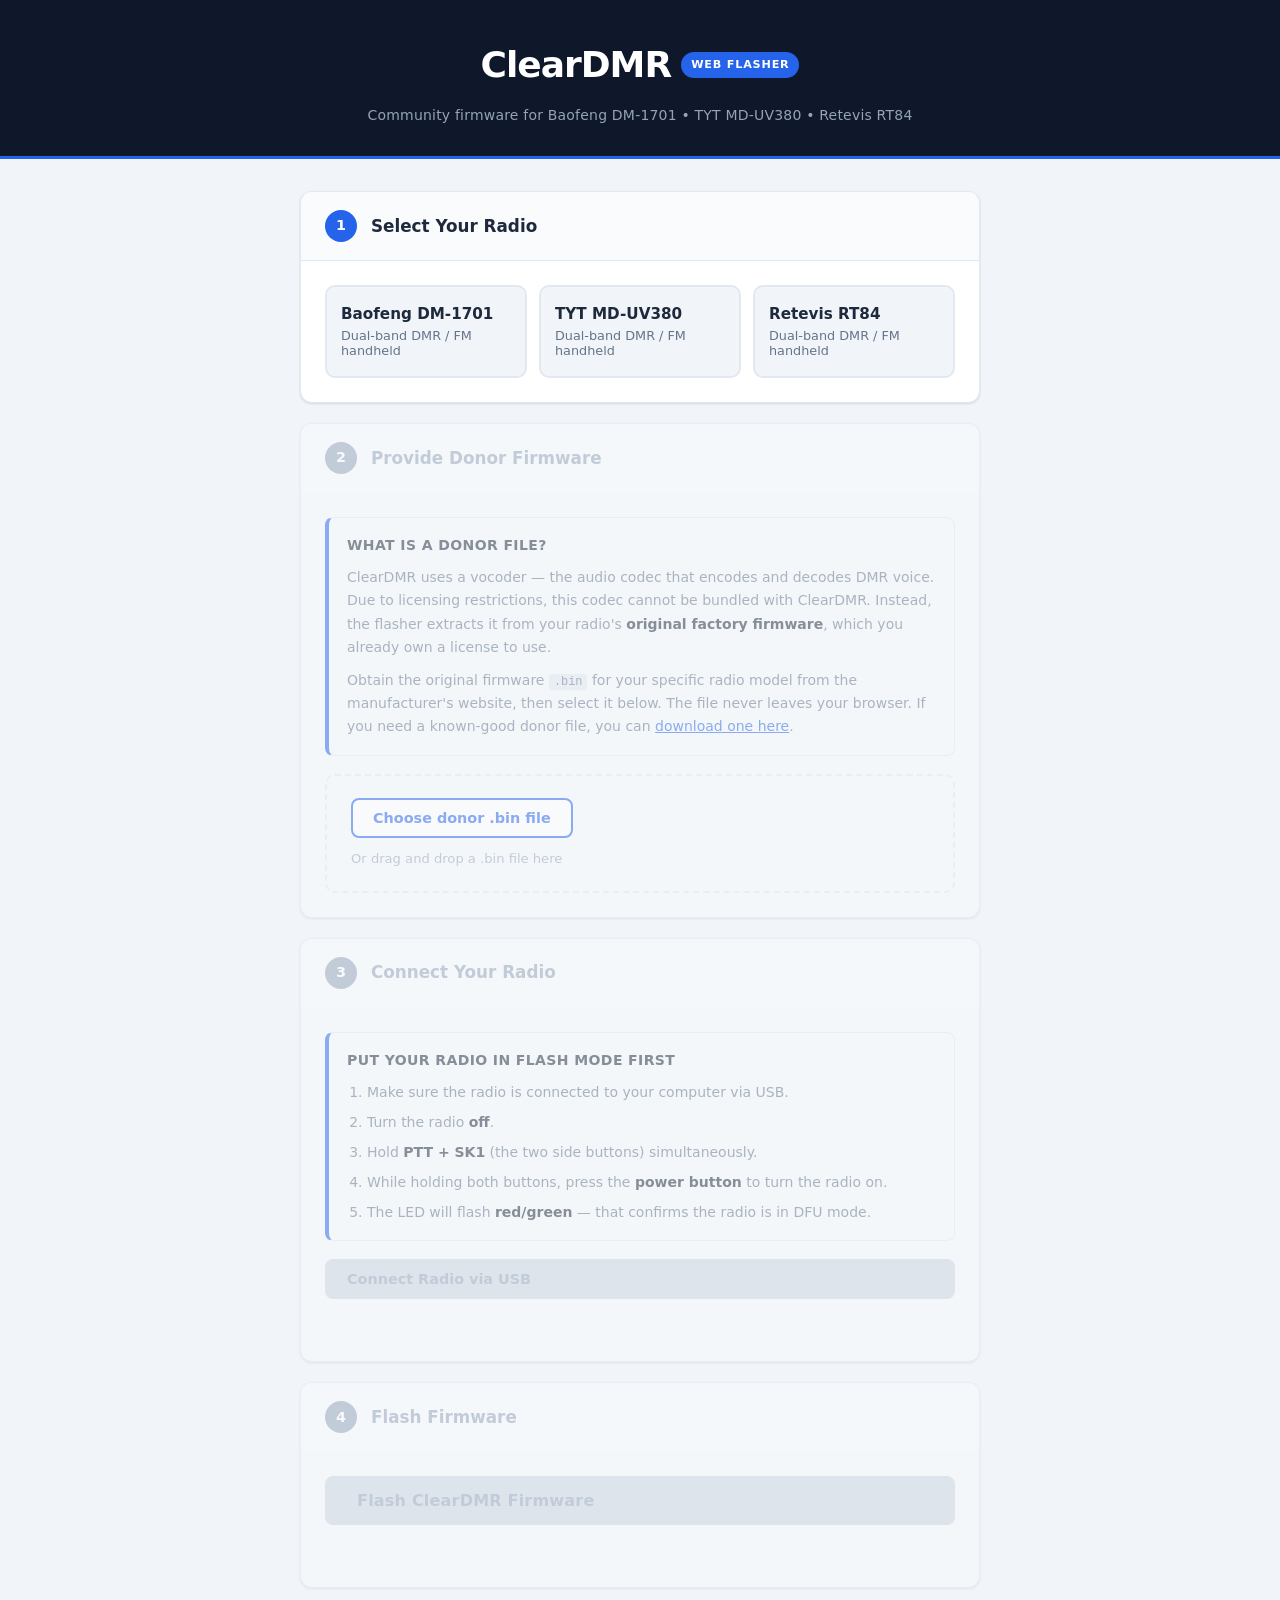
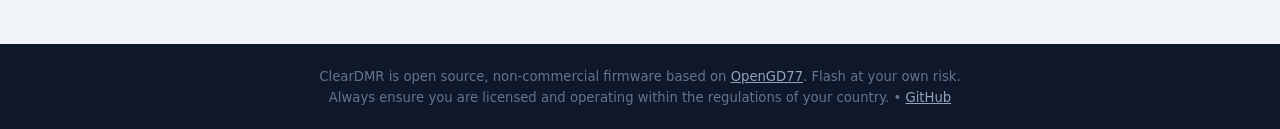
==== docs/index.html @ c11a5c5f "Add Windows Zadig/WinUSB driver notice to flasher Shows an amber notice card between steps 2 and 3 o" ====
<!DOCTYPE html>
<html lang="en">
<head>
  <meta charset="UTF-8">
  <meta name="viewport" content="width=device-width, initial-scale=1.0">
  <title>ClearDMR Web Flasher</title>
  <link rel="stylesheet" href="style.css">
</head>
<body>

  <div id="browser-banner" class="browser-banner hidden">
    <strong>Unsupported browser.</strong> WebUSB requires Chrome 89+ or Microsoft Edge 89+.
    <a href="https://www.google.com/chrome/" target="_blank" rel="noopener">Download Chrome</a>
    &mdash; Safari and Firefox do not support WebUSB.
  </div>

  <header class="site-header">
    <div class="container">
      <div class="brand">
        <span class="brand-name">ClearDMR</span>
        <span class="brand-badge">Web Flasher</span>
      </div>
      <p class="brand-tagline">
        Community firmware for Baofeng DM-1701 &bull; TYT MD-UV380 &bull; Retevis RT84
      </p>
    </div>
  </header>

  <main class="container">

    <!-- Step 1: Radio model -->
    <div class="step-card" id="card-model">
      <div class="step-header">
        <span class="step-number" id="step-num-1">1</span>
        <h2>Select Your Radio</h2>
      </div>
      <div class="step-body">
        <div class="radio-grid">
          <button class="radio-btn" data-model="DM1701" type="button">
            <strong>Baofeng DM-1701</strong>
            <span>Dual-band DMR / FM handheld</span>
          </button>
          <button class="radio-btn" data-model="MDUV380" type="button">
            <strong>TYT MD-UV380</strong>
            <span>Dual-band DMR / FM handheld</span>
          </button>
          <button class="radio-btn" data-model="RT84" type="button">
            <strong>Retevis RT84</strong>
            <span>Dual-band DMR / FM handheld</span>
          </button>
        </div>
      </div>
    </div>

    <!-- Step 2: Donor file -->
    <div class="step-card locked" id="card-donor">
      <div class="step-header">
        <span class="step-number" id="step-num-2">2</span>
        <h2>Provide Donor Firmware</h2>
      </div>
      <div class="step-body">
        <div class="info-box">
          <h3>What is a donor file?</h3>
          <p>
            ClearDMR uses a vocoder &mdash; the audio codec that encodes and decodes DMR voice.
            Due to licensing restrictions, this codec cannot be bundled with ClearDMR.
            Instead, the flasher extracts it from your radio's <strong>original factory firmware</strong>,
            which you already own a license to use.
          </p>
          <p>
            Obtain the original firmware <code>.bin</code> for your specific radio model from the
            manufacturer's website, then select it below. The file never leaves your browser.
            If you need a known-good donor file, you can
            <a href="https://sa0bux.se/Ham/opengd77/MD9600-CSV(2571V5)-V26.45.bin" target="_blank" rel="noopener">download one here</a>.
          </p>
        </div>
        <div class="file-picker-area" id="donor-drop-area">
          <input type="file" id="donor-file-input" accept=".bin" hidden>
          <button class="btn btn-outline" id="donor-pick-btn" type="button">
            Choose donor .bin file
          </button>
          <p class="hint">Or drag and drop a .bin file here</p>
          <p id="donor-file-name" class="file-selected hidden"></p>
        </div>
      </div>
    </div>

    <!-- Windows driver notice (injected before step 3 on Windows only) -->
    <div class="notice-card hidden" id="card-windows-driver">
      <div class="notice-header">
        <span class="notice-icon">&#9881;</span>
        <h2>Windows: One-Time Driver Setup</h2>
      </div>
      <div class="notice-body">
        <p>
          Windows ships with a default STM32 DFU driver that blocks WebUSB access.
          You need to swap it for <strong>WinUSB</strong> using a free tool called
          <a href="https://zadig.akeo.ie" target="_blank" rel="noopener">Zadig</a>.
          This is a one-time step &mdash; future flashes will work without repeating it.
        </p>
        <ol>
          <li>Put your radio into DFU mode using the instructions in Step 3 below, then come back here.</li>
          <li>Download and run <a href="https://zadig.akeo.ie" target="_blank" rel="noopener">Zadig</a>.</li>
          <li>In Zadig, click <strong>Options &rarr; List All Devices</strong>.</li>
          <li>Select <strong>STM32 BOOTLOADER</strong> from the device dropdown.</li>
          <li>Make sure the driver on the right side is set to <strong>WinUSB</strong>, then click <strong>Replace Driver</strong>.</li>
          <li>Once the driver installs, return here and click Connect in Step 3.</li>
        </ol>
      </div>
    </div>

    <!-- Step 3: Connect radio -->
    <div class="step-card locked" id="card-connect">
      <div class="step-header">
        <span class="step-number" id="step-num-3">3</span>
        <h2>Connect Your Radio</h2>
      </div>
      <div class="step-body">
        <div class="info-box">
          <h3>Put your radio in flash mode first</h3>
          <ol>
            <li>Make sure the radio is connected to your computer via USB.</li>
            <li>Turn the radio <strong>off</strong>.</li>
            <li>Hold <strong>PTT + SK1</strong> (the two side buttons) simultaneously.</li>
            <li>While holding both buttons, press the <strong>power button</strong> to turn the radio on.</li>
            <li>The LED will flash <strong>red/green</strong> &mdash; that confirms the radio is in DFU mode.</li>
          </ol>
        </div>
        <button class="btn btn-primary" id="connect-btn" type="button" disabled>
          Connect Radio via USB
        </button>
        <p id="connect-status" class="status-text"></p>
      </div>
    </div>

    <!-- Step 4: Flash -->
    <div class="step-card locked" id="card-flash">
      <div class="step-header">
        <span class="step-number" id="step-num-4">4</span>
        <h2>Flash Firmware</h2>
      </div>
      <div class="step-body">
        <div id="flash-summary" class="summary-box hidden"></div>
        <button class="btn btn-primary btn-flash" id="flash-btn" type="button" disabled>
          Flash ClearDMR Firmware
        </button>
        <div class="progress-area hidden" id="progress-area">
          <div class="progress-bar-track">
            <div class="progress-bar-fill" id="progress-bar"></div>
          </div>
          <p id="progress-label" class="progress-label">0%</p>
        </div>
        <p id="flash-status" class="status-text"></p>
      </div>
    </div>

  </main>

  <footer class="site-footer">
    <div class="container">
      <p>
        ClearDMR is open source, non-commercial firmware based on
        <a href="https://www.opengd77.com" target="_blank" rel="noopener">OpenGD77</a>.
        Flash at your own risk. Always ensure you are licensed and operating within
        the regulations of your country.
        &bull;
        <a href="https://github.com/neosmith20/ClearDMR" target="_blank" rel="noopener">GitHub</a>
      </p>
    </div>
  </footer>

  <script src="flasher.js"></script>
</body>
</html>
---- docs/style.css ----
/* ─── Reset & base ────────────────────────────────────────────────────────── */
*, *::before, *::after { box-sizing: border-box; margin: 0; padding: 0; }

:root {
  --blue:        #2563eb;
  --blue-dark:   #1d4ed8;
  --blue-tint:   #eff6ff;
  --green:       #16a34a;
  --green-tint:  #f0fdf4;
  --green-border:#bbf7d0;
  --yellow-bg:   #fef3c7;
  --yellow-border:#fcd34d;
  --yellow-text: #92400e;
  --red:         #dc2626;
  --bg:          #f1f5f9;
  --surface:     #ffffff;
  --border:      #e2e8f0;
  --text:        #1e293b;
  --muted:       #64748b;
  --locked-bg:   #f8fafc;
  --locked-text: #94a3b8;
  --header-bg:   #0f172a;
  --radius:      12px;
  --shadow:      0 1px 3px rgba(0,0,0,.08), 0 1px 2px rgba(0,0,0,.05);
  --shadow-md:   0 4px 6px rgba(0,0,0,.07), 0 2px 4px rgba(0,0,0,.06);
}

body {
  font-family: system-ui, -apple-system, 'Segoe UI', Roboto, sans-serif;
  font-size: 16px;
  line-height: 1.6;
  color: var(--text);
  background: var(--bg);
  min-height: 100vh;
  display: flex;
  flex-direction: column;
}

a { color: var(--blue); }
a:hover { color: var(--blue-dark); }

.hidden { display: none !important; }

.container {
  max-width: 720px;
  margin: 0 auto;
  padding: 0 20px;
}

/* ─── Browser banner ──────────────────────────────────────────────────────── */
.browser-banner {
  background: var(--yellow-bg);
  border-bottom: 1px solid var(--yellow-border);
  color: var(--yellow-text);
  padding: 12px 20px;
  text-align: center;
  font-size: 0.875rem;
}
.browser-banner a { color: var(--yellow-text); font-weight: 600; text-decoration: underline; }

/* ─── Header ──────────────────────────────────────────────────────────────── */
.site-header {
  background: var(--header-bg);
  padding: 36px 0 30px;
  text-align: center;
  border-bottom: 3px solid var(--blue);
  flex-shrink: 0;
}

.brand {
  display: inline-flex;
  align-items: center;
  gap: 10px;
  margin-bottom: 10px;
}

.brand-name {
  font-size: 2.25rem;
  font-weight: 800;
  letter-spacing: -1px;
  color: #fff;
}

.brand-badge {
  background: var(--blue);
  color: #fff;
  font-size: 0.7rem;
  font-weight: 700;
  padding: 4px 10px;
  border-radius: 100px;
  text-transform: uppercase;
  letter-spacing: 0.8px;
  align-self: center;
}

.brand-tagline {
  font-size: 0.875rem;
  color: #94a3b8;
  letter-spacing: 0.2px;
}

/* ─── Main layout ─────────────────────────────────────────────────────────── */
main.container {
  padding-top: 32px;
  padding-bottom: 56px;
  display: flex;
  flex-direction: column;
  gap: 20px;
  flex: 1;
}

/* ─── Windows driver notice ───────────────────────────────────────────────── */
.notice-card {
  background: #fffbeb;
  border: 1px solid #fcd34d;
  border-left: 4px solid #d97706;
  border-radius: var(--radius);
  box-shadow: var(--shadow);
  overflow: hidden;
}

.notice-header {
  display: flex;
  align-items: center;
  gap: 12px;
  padding: 16px 24px;
  border-bottom: 1px solid #fde68a;
  background: #fef3c7;
}

.notice-icon {
  font-size: 1.2rem;
  color: #d97706;
  flex-shrink: 0;
}

.notice-header h2 {
  font-size: 1.05rem;
  font-weight: 600;
  color: #92400e;
}

.notice-body {
  padding: 20px 24px;
  display: flex;
  flex-direction: column;
  gap: 14px;
}

.notice-body p {
  font-size: 0.875rem;
  color: #78350f;
  line-height: 1.65;
}

.notice-body ol {
  padding-left: 20px;
  display: flex;
  flex-direction: column;
  gap: 7px;
  font-size: 0.875rem;
  color: #78350f;
  line-height: 1.65;
}

.notice-body strong { color: #92400e; font-weight: 600; }
.notice-body a { color: #92400e; font-weight: 600; }
.notice-body a:hover { color: #78350f; }

/* ─── Step cards ──────────────────────────────────────────────────────────── */
.step-card {
  background: var(--surface);
  border: 1px solid var(--border);
  border-radius: var(--radius);
  box-shadow: var(--shadow);
  overflow: hidden;
  transition: box-shadow 0.2s, opacity 0.3s;
}

.step-card:not(.locked):hover {
  box-shadow: var(--shadow-md);
}

.step-card.locked {
  background: var(--locked-bg);
  opacity: 0.5;
  pointer-events: none;
  user-select: none;
}

.step-header {
  display: flex;
  align-items: center;
  gap: 14px;
  padding: 18px 24px;
  border-bottom: 1px solid var(--border);
  background: #fafbfd;
}

.step-card.locked .step-header {
  border-bottom-color: transparent;
}

.step-number {
  display: flex;
  align-items: center;
  justify-content: center;
  width: 32px;
  height: 32px;
  background: var(--blue);
  color: #fff;
  border-radius: 50%;
  font-weight: 700;
  font-size: 0.9rem;
  flex-shrink: 0;
  transition: background 0.2s;
}

.step-card.locked .step-number {
  background: var(--locked-text);
}

.step-card.complete .step-number {
  background: var(--green);
}

.step-header h2 {
  font-size: 1.05rem;
  font-weight: 600;
  color: var(--text);
}

.step-card.locked .step-header h2 {
  color: var(--locked-text);
}

.step-body {
  padding: 24px;
  display: flex;
  flex-direction: column;
  gap: 18px;
}

/* ─── Radio model grid ────────────────────────────────────────────────────── */
.radio-grid {
  display: grid;
  grid-template-columns: repeat(3, 1fr);
  gap: 12px;
}

@media (max-width: 520px) {
  .radio-grid { grid-template-columns: 1fr; }
}

.radio-btn {
  display: flex;
  flex-direction: column;
  gap: 5px;
  padding: 18px 14px;
  background: var(--bg);
  border: 2px solid var(--border);
  border-radius: 10px;
  cursor: pointer;
  text-align: left;
  font-family: inherit;
  transition: border-color 0.15s, background 0.15s, box-shadow 0.15s;
}

.radio-btn strong {
  font-size: 0.95rem;
  color: var(--text);
  font-weight: 600;
}

.radio-btn span {
  font-size: 0.8rem;
  color: var(--muted);
}

.radio-btn:hover {
  border-color: var(--blue);
  background: var(--blue-tint);
}

.radio-btn.selected {
  border-color: var(--blue);
  background: var(--blue-tint);
  box-shadow: 0 0 0 3px rgba(37,99,235,.12);
}

.radio-btn.selected strong {
  color: var(--blue);
}

/* ─── Info box ────────────────────────────────────────────────────────────── */
.info-box {
  background: #f8fafc;
  border: 1px solid var(--border);
  border-left: 4px solid var(--blue);
  border-radius: 8px;
  padding: 16px 18px;
  display: flex;
  flex-direction: column;
  gap: 10px;
}

.info-box h3 {
  font-size: 0.875rem;
  font-weight: 700;
  color: var(--text);
  text-transform: uppercase;
  letter-spacing: 0.4px;
}

.info-box p, .info-box li {
  font-size: 0.875rem;
  color: var(--muted);
  line-height: 1.65;
}

.info-box ol {
  padding-left: 20px;
  display: flex;
  flex-direction: column;
  gap: 7px;
}

.info-box strong { color: var(--text); font-weight: 600; }

.info-box code {
  background: var(--border);
  padding: 1px 5px;
  border-radius: 4px;
  font-size: 0.85em;
  font-family: 'Menlo', 'Consolas', monospace;
}

/* ─── File picker ─────────────────────────────────────────────────────────── */
.file-picker-area {
  display: flex;
  flex-direction: column;
  align-items: flex-start;
  gap: 10px;
  border: 2px dashed var(--border);
  border-radius: 10px;
  padding: 22px 24px;
  transition: border-color 0.15s, background 0.15s;
}

.file-picker-area.drag-over {
  border-color: var(--blue);
  background: var(--blue-tint);
}

.hint {
  font-size: 0.82rem;
  color: var(--locked-text);
}

.file-selected {
  font-size: 0.875rem;
  font-weight: 600;
  color: var(--green);
}

.file-selected::before { content: '\2713\00a0'; }

/* ─── Summary box ─────────────────────────────────────────────────────────── */
.summary-box {
  background: var(--green-tint);
  border: 1px solid var(--green-border);
  border-radius: 8px;
  padding: 14px 18px;
  font-size: 0.875rem;
  color: #166534;
  line-height: 2;
}

/* ─── Buttons ─────────────────────────────────────────────────────────────── */
.btn {
  display: inline-flex;
  align-items: center;
  gap: 8px;
  padding: 10px 20px;
  border-radius: 8px;
  font-size: 0.9rem;
  font-weight: 600;
  font-family: inherit;
  cursor: pointer;
  transition: background 0.15s, border-color 0.15s, transform 0.1s, box-shadow 0.15s;
  border: 2px solid transparent;
  text-decoration: none;
  white-space: nowrap;
}

.btn:active:not(:disabled) { transform: scale(0.98); }

.btn-primary {
  background: var(--blue);
  color: #fff;
  border-color: var(--blue);
}

.btn-primary:hover:not(:disabled) {
  background: var(--blue-dark);
  border-color: var(--blue-dark);
  box-shadow: 0 2px 8px rgba(37,99,235,.3);
}

.btn-primary:disabled {
  background: #cbd5e1;
  border-color: #cbd5e1;
  color: #94a3b8;
  cursor: not-allowed;
}

.btn-outline {
  background: #fff;
  color: var(--blue);
  border-color: var(--blue);
}

.btn-outline:hover { background: var(--blue-tint); }

.btn-flash {
  padding: 13px 30px;
  font-size: 1rem;
  letter-spacing: 0.2px;
}

/* ─── Progress ────────────────────────────────────────────────────────────── */
.progress-area {
  display: flex;
  flex-direction: column;
  gap: 8px;
}

.progress-bar-track {
  height: 10px;
  background: var(--border);
  border-radius: 100px;
  overflow: hidden;
}

.progress-bar-fill {
  height: 100%;
  width: 0%;
  background: linear-gradient(90deg, var(--blue), #60a5fa);
  border-radius: 100px;
  transition: width 0.35s ease;
}

.progress-label {
  font-size: 0.82rem;
  font-weight: 700;
  color: var(--muted);
  letter-spacing: 0.3px;
}

/* ─── Status text ─────────────────────────────────────────────────────────── */
.status-text {
  font-size: 0.875rem;
  color: var(--muted);
  min-height: 1.4em;
}

.status-text.success { color: var(--green); font-weight: 600; }
.status-text.error   { color: var(--red);   font-weight: 600; }

/* ─── Footer ──────────────────────────────────────────────────────────────── */
.site-footer {
  background: var(--header-bg);
  color: #64748b;
  text-align: center;
  padding: 22px 20px;
  font-size: 0.825rem;
  flex-shrink: 0;
}

.site-footer a { color: #94a3b8; }
.site-footer a:hover { color: #e2e8f0; }
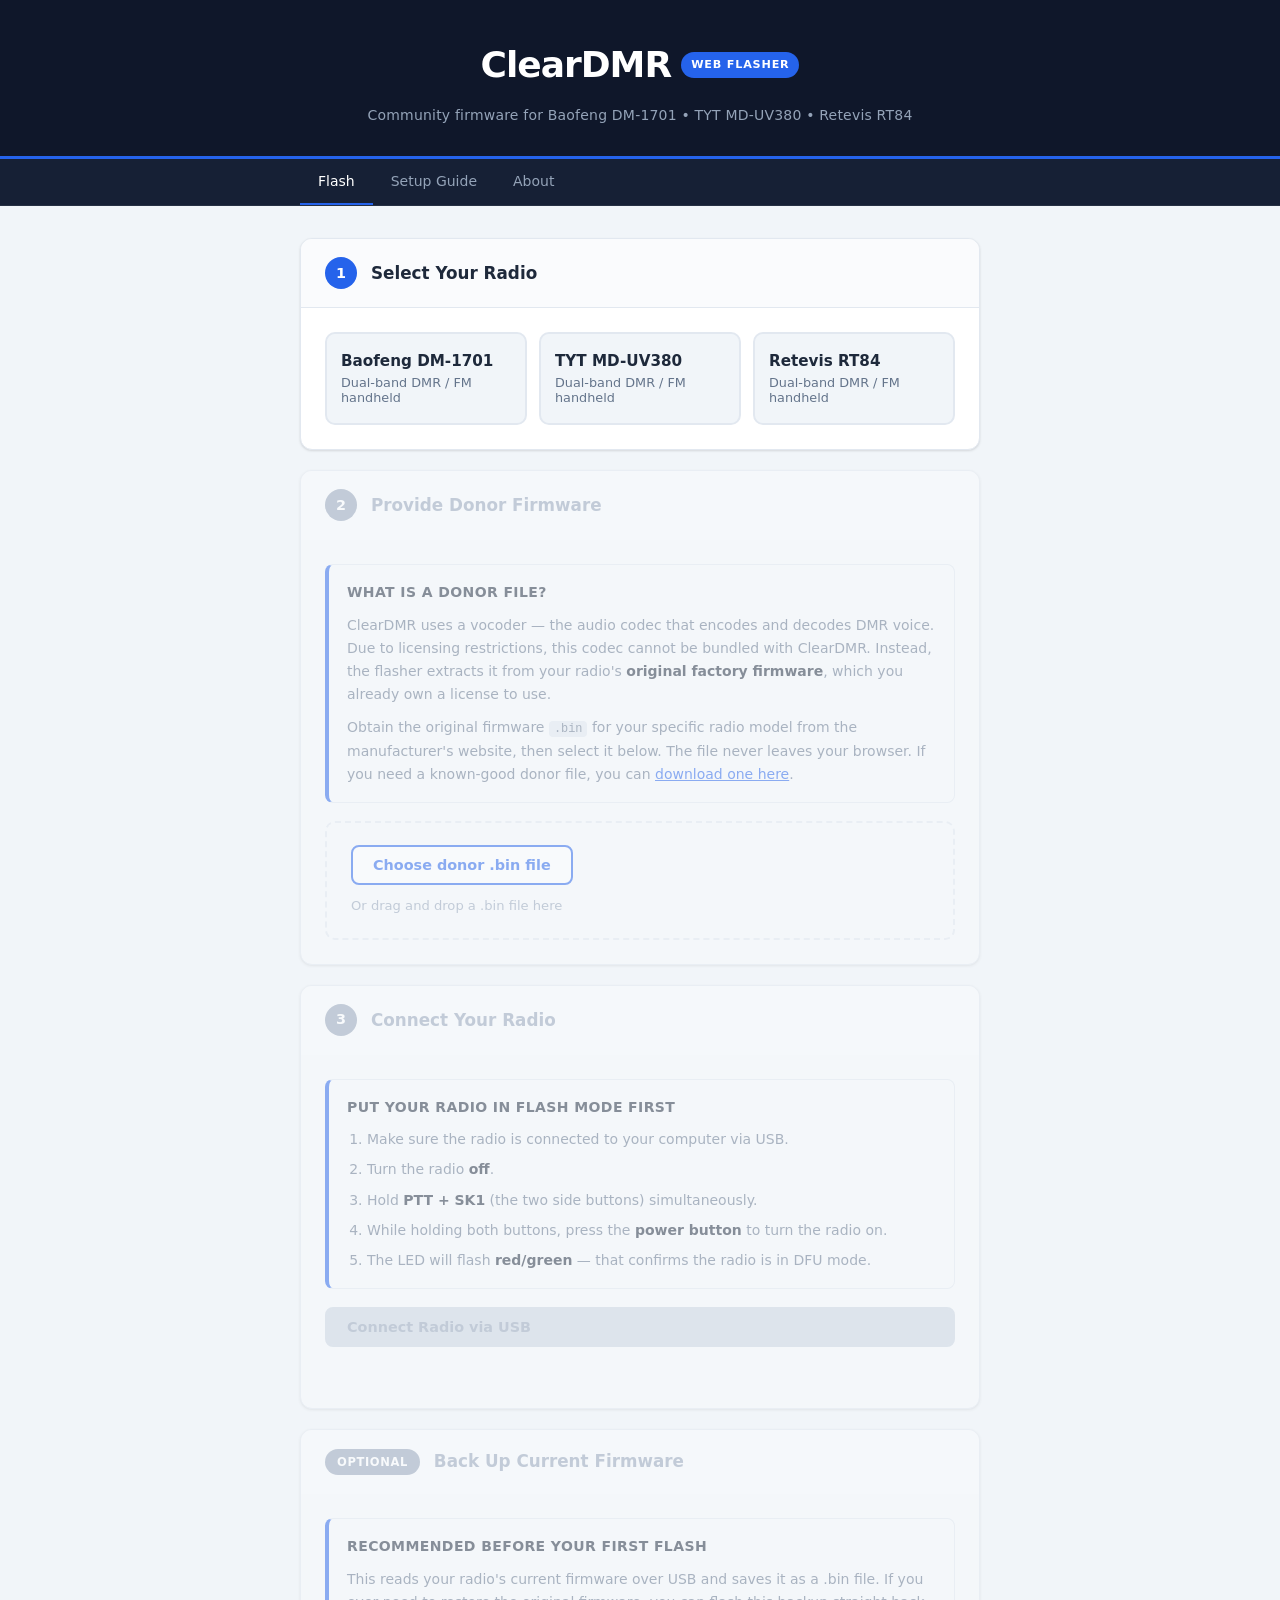
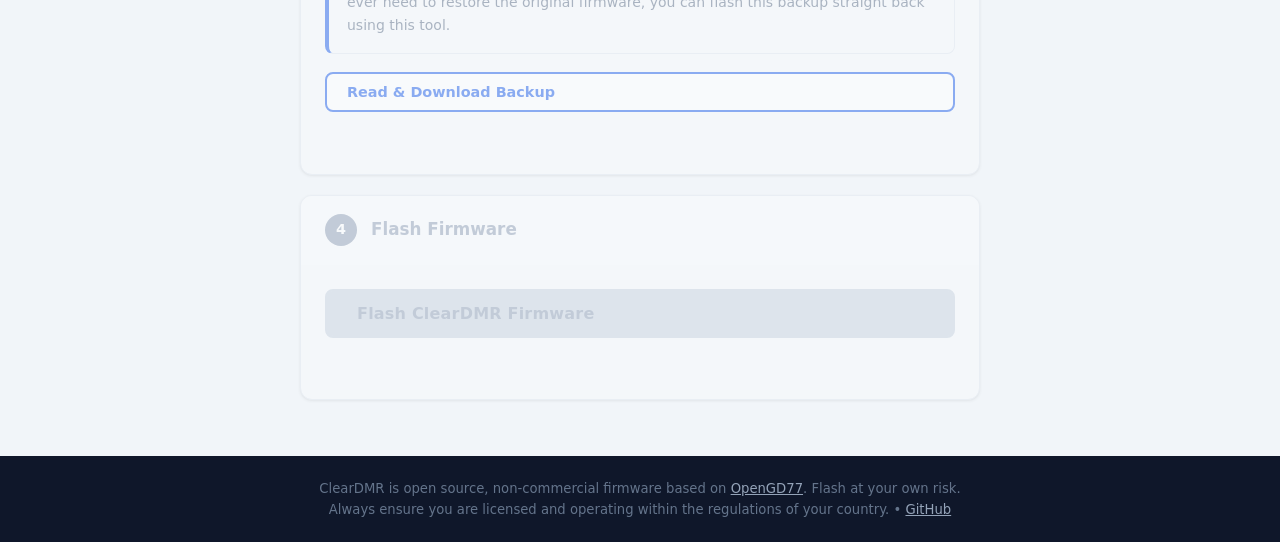
==== commit 5fcd581e: "Add backup step, site nav, setup guide, and about page Backup (docs/index.html + flasher.js): - New " ====
--- a/docs/index.html
+++ b/docs/index.html
@@ -25,6 +25,16 @@
       </p>
     </div>
   </header>
+
+  <nav class="site-nav">
+    <div class="container">
+      <ul class="nav-links">
+        <li><a href="index.html" class="nav-link active">Flash</a></li>
+        <li><a href="setup.html" class="nav-link">Setup Guide</a></li>
+        <li><a href="about.html" class="nav-link">About</a></li>
+      </ul>
+    </div>
+  </nav>
 
   <main class="container">
 
@@ -102,8 +112,8 @@
           <li>Put your radio into DFU mode using the instructions in Step 3 below, then come back here.</li>
           <li>Download and run <a href="https://zadig.akeo.ie" target="_blank" rel="noopener">Zadig</a>.</li>
           <li>In Zadig, click <strong>Options &rarr; List All Devices</strong>.</li>
-          <li>Select <strong>STM32 BOOTLOADER</strong> from the device dropdown.</li>
-          <li>Make sure the driver on the right side is set to <strong>WinUSB</strong>, then click <strong>Replace Driver</strong>.</li>
+          <li>Select <strong>Digital Radio in USB mode</strong> from the device dropdown.</li>
+          <li>Use the up/down arrows to select <strong>WinUSB (v6.1.7600.16385)</strong>, then click <strong>Replace Driver</strong>.</li>
           <li>Once the driver installs, return here and click Connect in Step 3.</li>
         </ol>
       </div>
@@ -130,6 +140,34 @@
           Connect Radio via USB
         </button>
         <p id="connect-status" class="status-text"></p>
+      </div>
+    </div>
+
+    <!-- Backup — optional, unlocked after connect -->
+    <div class="step-card locked" id="card-backup">
+      <div class="step-header">
+        <span class="opt-badge" id="backup-badge">Optional</span>
+        <h2>Back Up Current Firmware</h2>
+      </div>
+      <div class="step-body">
+        <div class="info-box">
+          <h3>Recommended before your first flash</h3>
+          <p>
+            This reads your radio's current firmware over USB and saves it as a .bin file.
+            If you ever need to restore the original firmware, you can flash this backup
+            straight back using this tool.
+          </p>
+        </div>
+        <button class="btn btn-outline" id="backup-btn" type="button" disabled>
+          Read &amp; Download Backup
+        </button>
+        <div class="progress-area hidden" id="backup-progress-area">
+          <div class="progress-bar-track">
+            <div class="progress-bar-fill" id="backup-progress-bar"></div>
+          </div>
+          <p id="backup-progress-label" class="progress-label">0%</p>
+        </div>
+        <p id="backup-status" class="status-text"></p>
       </div>
     </div>
 
--- a/docs/style.css
+++ b/docs/style.css
@@ -479,3 +479,179 @@
 
 .site-footer a { color: #94a3b8; }
 .site-footer a:hover { color: #e2e8f0; }
+
+/* ─── Site navigation ─────────────────────────────────────────────────────── */
+.site-nav {
+  background: #162035;
+  border-bottom: 1px solid rgba(255,255,255,.07);
+  flex-shrink: 0;
+}
+
+.nav-links {
+  display: flex;
+  list-style: none;
+}
+
+.nav-link {
+  display: block;
+  padding: 11px 18px;
+  color: #94a3b8;
+  text-decoration: none;
+  font-size: 0.875rem;
+  font-weight: 500;
+  border-bottom: 2px solid transparent;
+  transition: color 0.15s, border-color 0.15s, background 0.15s;
+}
+
+.nav-link:hover {
+  color: #e2e8f0;
+  background: rgba(255,255,255,.05);
+  border-bottom-color: #475569;
+}
+
+.nav-link.active {
+  color: #fff;
+  border-bottom-color: var(--blue);
+}
+
+/* ─── Optional-step badge ─────────────────────────────────────────────────── */
+.opt-badge {
+  display: flex;
+  align-items: center;
+  justify-content: center;
+  padding: 4px 12px;
+  background: #0891b2;
+  color: #fff;
+  border-radius: 100px;
+  font-size: 0.72rem;
+  font-weight: 700;
+  text-transform: uppercase;
+  letter-spacing: 0.6px;
+  flex-shrink: 0;
+  transition: background 0.2s;
+}
+
+#card-backup.complete .opt-badge { background: var(--green); }
+#card-backup.locked   .opt-badge { background: var(--locked-text); }
+
+/* ─── Setup guide & About pages ───────────────────────────────────────────── */
+.guide-main {
+  padding-top: 36px;
+  padding-bottom: 64px;
+  display: flex;
+  flex-direction: column;
+  gap: 16px;
+  flex: 1;
+}
+
+.guide-intro {
+  margin-bottom: 4px;
+}
+
+.guide-intro h1 {
+  font-size: 1.55rem;
+  font-weight: 700;
+  color: var(--text);
+  margin-bottom: 6px;
+}
+
+.guide-intro p {
+  font-size: 0.925rem;
+  color: var(--muted);
+}
+
+/* Guide cards reuse step-card structure; override header bg for variety */
+.guide-card { }
+
+.guide-card .step-header { background: #fafbfd; }
+
+.guide-card .step-body p {
+  font-size: 0.875rem;
+  color: var(--muted);
+  line-height: 1.7;
+}
+
+.guide-card .step-body h3 {
+  font-size: 0.8rem;
+  font-weight: 700;
+  text-transform: uppercase;
+  letter-spacing: 0.4px;
+  color: var(--text);
+}
+
+.guide-card .step-body ol,
+.guide-card .step-body ul {
+  padding-left: 20px;
+  display: flex;
+  flex-direction: column;
+  gap: 6px;
+  font-size: 0.875rem;
+  color: var(--muted);
+  line-height: 1.65;
+}
+
+.guide-card .step-body li strong { color: var(--text); }
+
+.guide-card .step-body code {
+  background: var(--border);
+  padding: 1px 5px;
+  border-radius: 4px;
+  font-size: 0.85em;
+  font-family: 'Menlo', 'Consolas', monospace;
+}
+
+.guide-tip {
+  background: var(--blue-tint);
+  border: 1px solid #bfdbfe;
+  border-left: 4px solid var(--blue);
+  border-radius: 8px;
+  padding: 12px 16px;
+  font-size: 0.85rem;
+  color: #1e40af;
+  line-height: 1.6;
+}
+
+/* About page */
+.about-main {
+  padding-top: 36px;
+  padding-bottom: 64px;
+  display: flex;
+  flex-direction: column;
+  gap: 16px;
+  flex: 1;
+}
+
+.about-section {
+  background: var(--surface);
+  border: 1px solid var(--border);
+  border-radius: var(--radius);
+  box-shadow: var(--shadow);
+  padding: 28px 32px;
+  display: flex;
+  flex-direction: column;
+  gap: 14px;
+}
+
+.about-section h2 {
+  font-size: 1.05rem;
+  font-weight: 700;
+  color: var(--text);
+}
+
+.about-section p {
+  font-size: 0.875rem;
+  color: var(--muted);
+  line-height: 1.75;
+}
+
+.about-section ul {
+  padding-left: 20px;
+  display: flex;
+  flex-direction: column;
+  gap: 5px;
+  font-size: 0.875rem;
+  color: var(--muted);
+  line-height: 1.65;
+}
+
+.about-section strong { color: var(--text); font-weight: 600; }
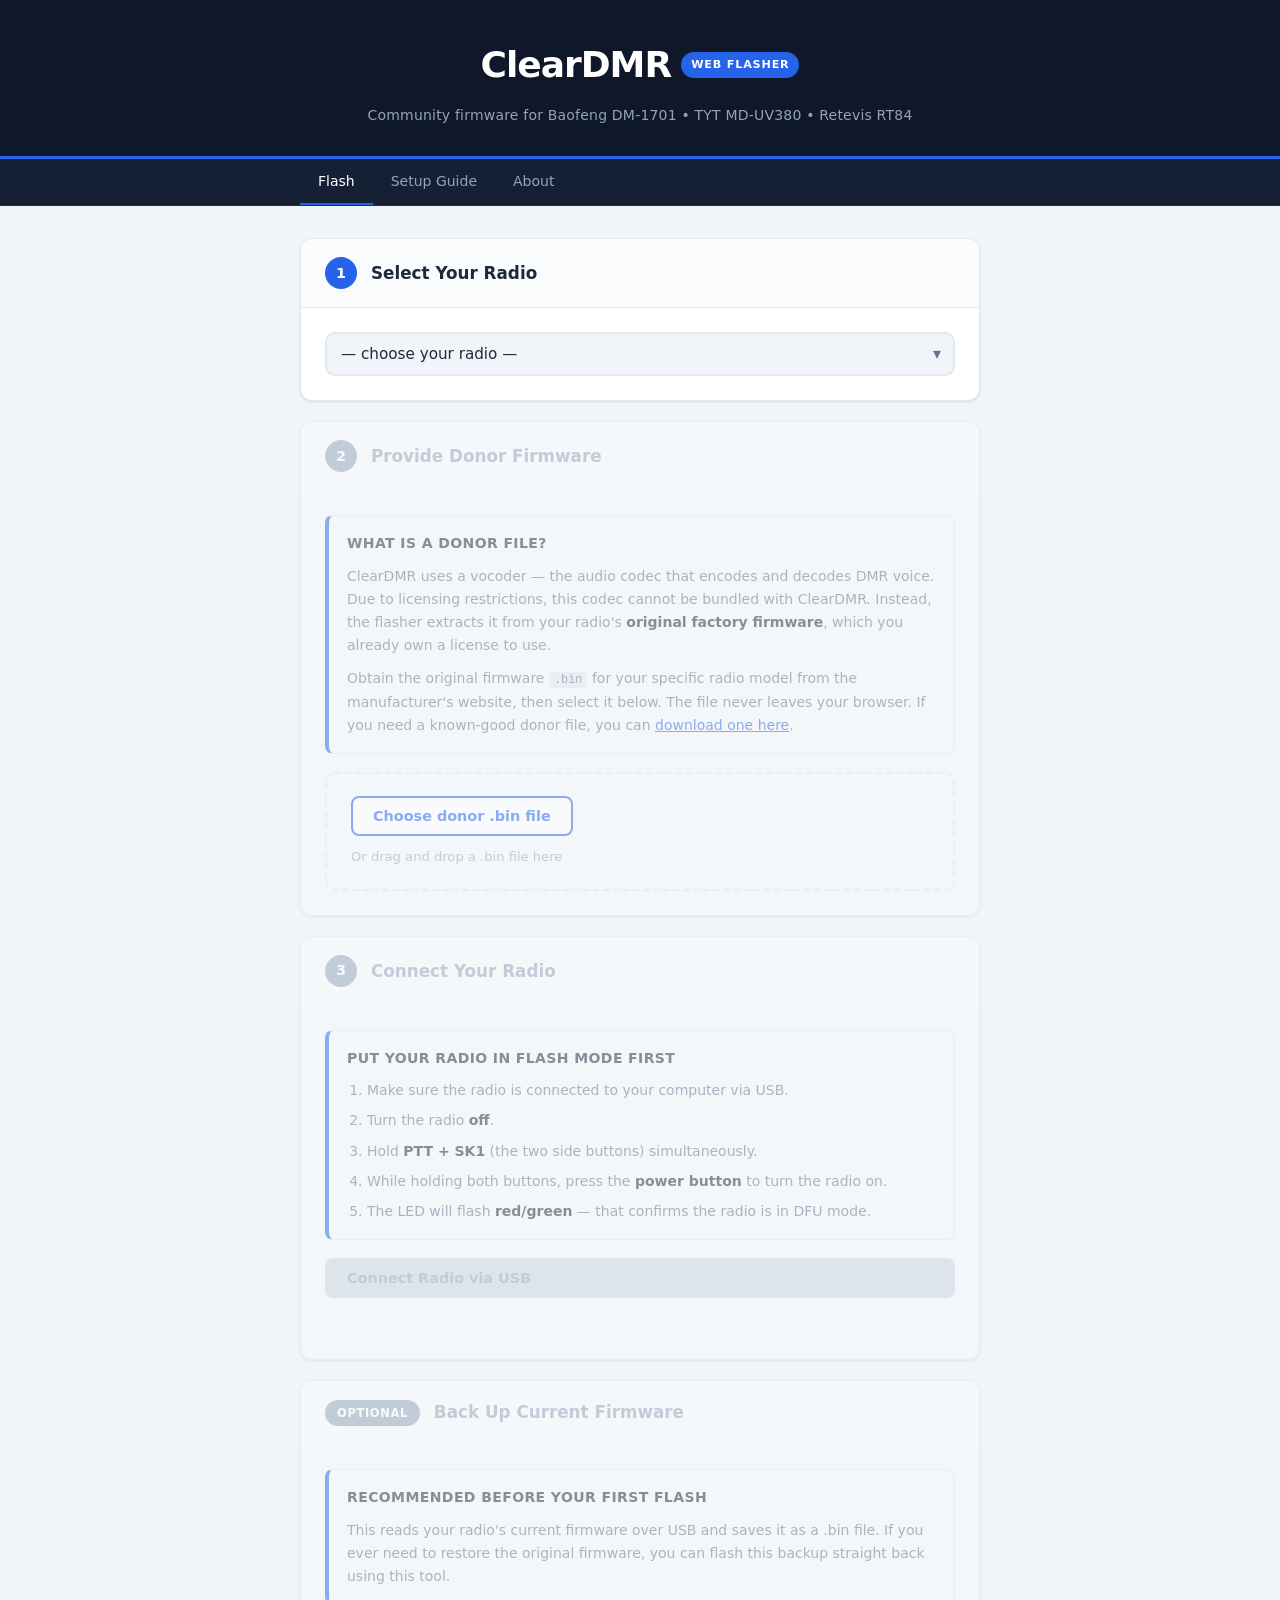
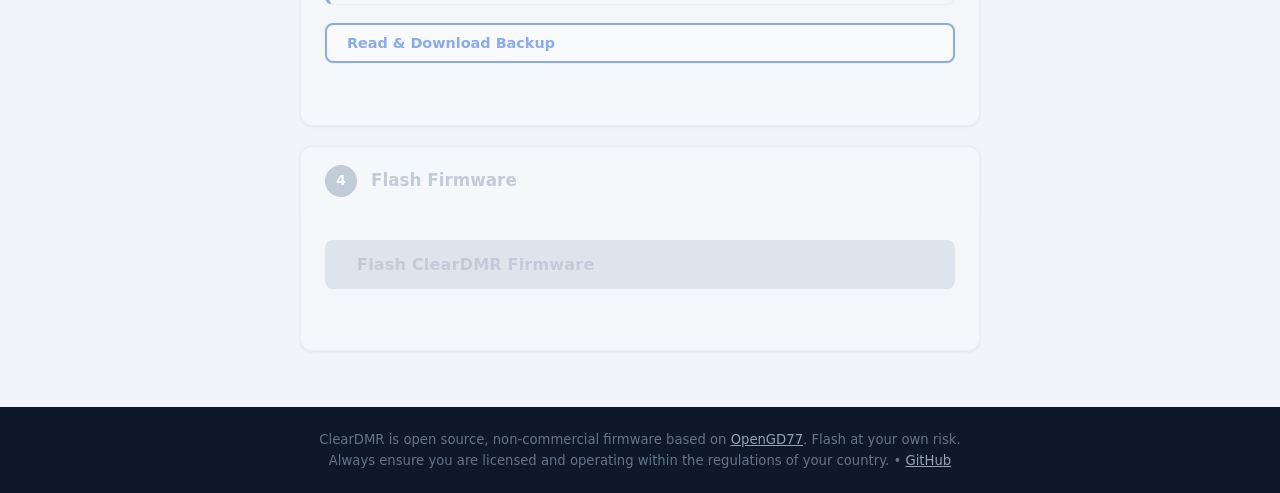
==== commit 1a6a9bcd: "Replace radio card grid with dropdown; make logo a home link Radio selector: - Swap three-button rad" ====
--- a/docs/index.html
+++ b/docs/index.html
@@ -17,7 +17,7 @@
   <header class="site-header">
     <div class="container">
       <div class="brand">
-        <span class="brand-name">ClearDMR</span>
+        <a href="index.html" class="brand-link"><span class="brand-name">ClearDMR</span></a>
         <span class="brand-badge">Web Flasher</span>
       </div>
       <p class="brand-tagline">
@@ -45,19 +45,13 @@
         <h2>Select Your Radio</h2>
       </div>
       <div class="step-body">
-        <div class="radio-grid">
-          <button class="radio-btn" data-model="DM1701" type="button">
-            <strong>Baofeng DM-1701</strong>
-            <span>Dual-band DMR / FM handheld</span>
-          </button>
-          <button class="radio-btn" data-model="MDUV380" type="button">
-            <strong>TYT MD-UV380</strong>
-            <span>Dual-band DMR / FM handheld</span>
-          </button>
-          <button class="radio-btn" data-model="RT84" type="button">
-            <strong>Retevis RT84</strong>
-            <span>Dual-band DMR / FM handheld</span>
-          </button>
+        <div class="select-wrap">
+          <select id="model-select" class="radio-select">
+            <option value="">— choose your radio —</option>
+            <option value="DM1701">Baofeng DM-1701</option>
+            <option value="MDUV380">TYT MD-UV380</option>
+            <option value="RT84">Retevis RT84</option>
+          </select>
         </div>
       </div>
     </div>
--- a/docs/style.css
+++ b/docs/style.css
@@ -480,6 +480,59 @@
 .site-footer a { color: #94a3b8; }
 .site-footer a:hover { color: #e2e8f0; }
 
+/* ─── Brand link ──────────────────────────────────────────────────────────── */
+.brand-link {
+  text-decoration: none;
+  color: inherit;
+  transition: opacity 0.15s;
+}
+.brand-link:hover { opacity: 0.8; }
+
+/* ─── Radio model dropdown ────────────────────────────────────────────────── */
+.select-wrap {
+  position: relative;
+  width: 100%;
+}
+
+.select-wrap::after {
+  content: '▾';
+  position: absolute;
+  right: 14px;
+  top: 50%;
+  transform: translateY(-50%);
+  pointer-events: none;
+  color: var(--muted);
+  font-size: 1rem;
+}
+
+.radio-select {
+  appearance: none;
+  -webkit-appearance: none;
+  width: 100%;
+  padding: 11px 40px 11px 14px;
+  background: var(--bg);
+  border: 2px solid var(--border);
+  border-radius: 10px;
+  font-family: inherit;
+  font-size: 0.95rem;
+  color: var(--text);
+  cursor: pointer;
+  transition: border-color 0.15s, box-shadow 0.15s;
+}
+
+.radio-select:focus {
+  outline: none;
+  border-color: var(--blue);
+  box-shadow: 0 0 0 3px rgba(37,99,235,.12);
+}
+
+.radio-select:disabled {
+  background: var(--locked-bg);
+  color: var(--locked-text);
+  cursor: not-allowed;
+  opacity: 0.7;
+}
+
 /* ─── Site navigation ─────────────────────────────────────────────────────── */
 .site-nav {
   background: #162035;
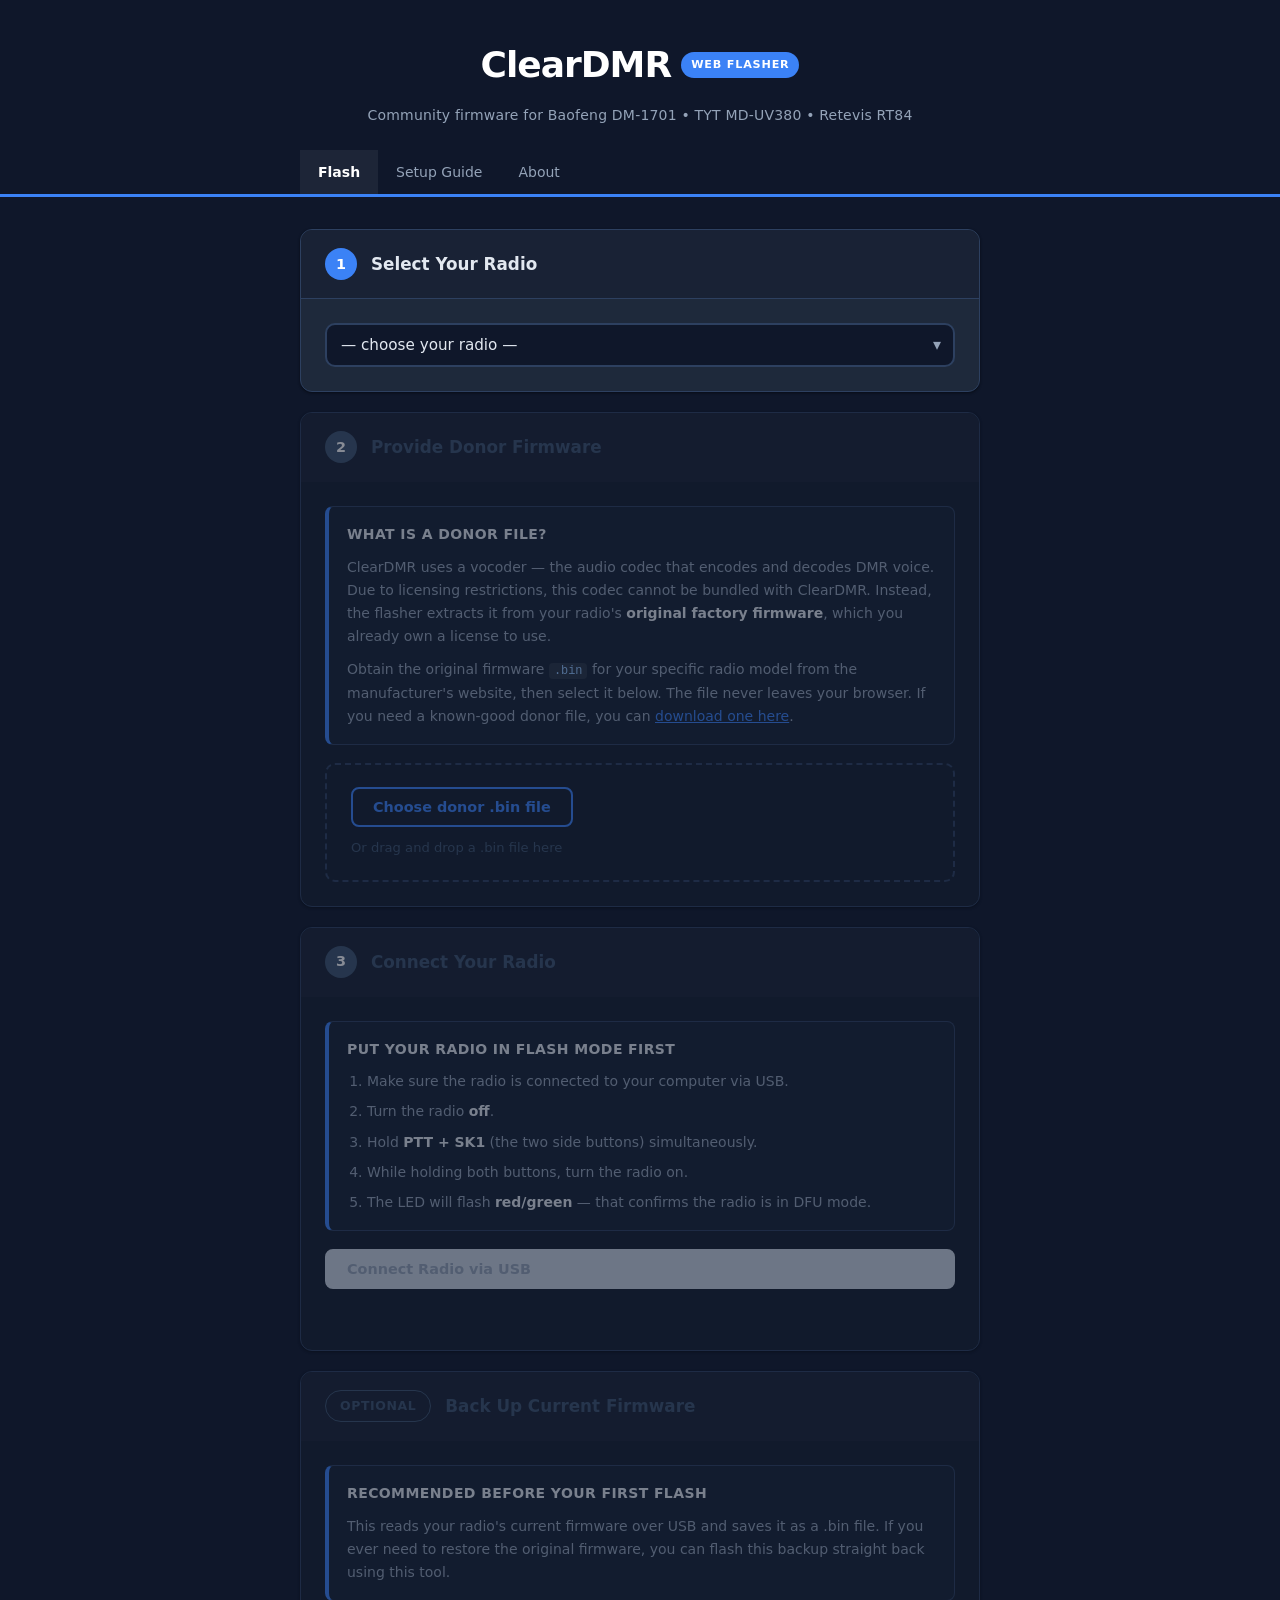
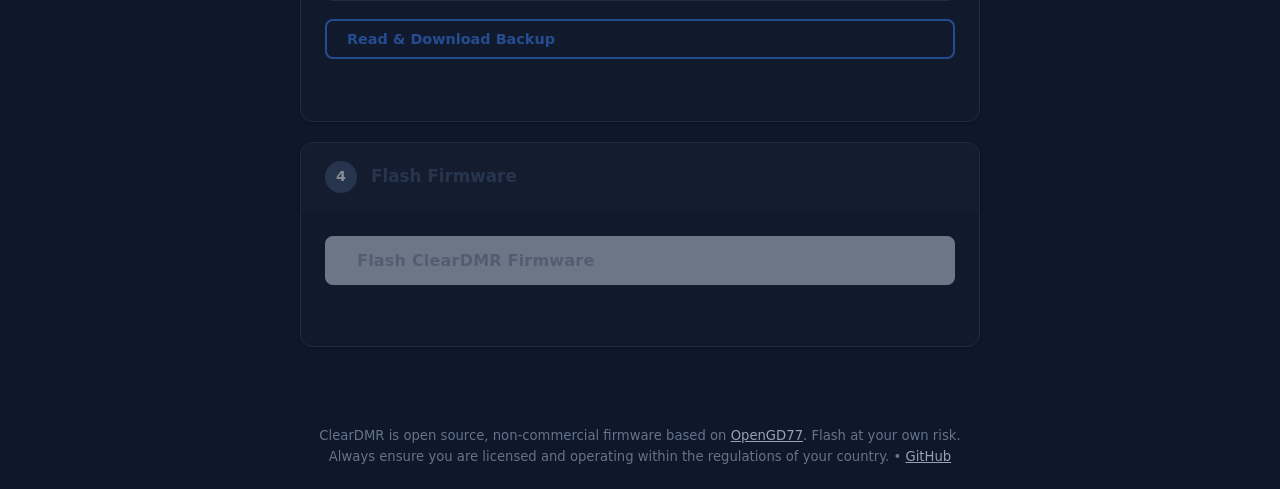
==== commit 40ac7415: "Fix DFU instructions: power is a knob, not a button Co-Authored-By: Claude Sonnet 4.6 <noreply@anthr" ====
--- a/docs/index.html
+++ b/docs/index.html
@@ -126,7 +126,7 @@
             <li>Make sure the radio is connected to your computer via USB.</li>
             <li>Turn the radio <strong>off</strong>.</li>
             <li>Hold <strong>PTT + SK1</strong> (the two side buttons) simultaneously.</li>
-            <li>While holding both buttons, press the <strong>power button</strong> to turn the radio on.</li>
+            <li>While holding both buttons, turn the radio on.</li>
             <li>The LED will flash <strong>red/green</strong> &mdash; that confirms the radio is in DFU mode.</li>
           </ol>
         </div>
--- a/docs/style.css
+++ b/docs/style.css
@@ -2,27 +2,27 @@
 *, *::before, *::after { box-sizing: border-box; margin: 0; padding: 0; }
 
 :root {
-  --blue:        #2563eb;
-  --blue-dark:   #1d4ed8;
-  --blue-tint:   #eff6ff;
-  --green:       #16a34a;
-  --green-tint:  #f0fdf4;
-  --green-border:#bbf7d0;
-  --yellow-bg:   #fef3c7;
-  --yellow-border:#fcd34d;
-  --yellow-text: #92400e;
-  --red:         #dc2626;
-  --bg:          #f1f5f9;
-  --surface:     #ffffff;
-  --border:      #e2e8f0;
-  --text:        #1e293b;
-  --muted:       #64748b;
-  --locked-bg:   #f8fafc;
-  --locked-text: #94a3b8;
+  --blue:        #3b82f6;
+  --blue-dark:   #2563eb;
+  --blue-tint:   #1b3560;
+  --green:       #22c55e;
+  --green-tint:  rgba(34,197,94,.1);
+  --green-border:rgba(34,197,94,.3);
+  --yellow-bg:   #1c1503;
+  --yellow-border:#713f12;
+  --yellow-text: #fde68a;
+  --red:         #f87171;
+  --bg:          #0f172a;
+  --surface:     #1e293b;
+  --border:      #2d4060;
+  --text:        #e2e8f0;
+  --muted:       #94a3b8;
+  --locked-bg:   #141e2e;
+  --locked-text: #3d5470;
   --header-bg:   #0f172a;
   --radius:      12px;
-  --shadow:      0 1px 3px rgba(0,0,0,.08), 0 1px 2px rgba(0,0,0,.05);
-  --shadow-md:   0 4px 6px rgba(0,0,0,.07), 0 2px 4px rgba(0,0,0,.06);
+  --shadow:      0 1px 3px rgba(0,0,0,.3), 0 1px 2px rgba(0,0,0,.2);
+  --shadow-md:   0 4px 6px rgba(0,0,0,.35), 0 2px 4px rgba(0,0,0,.25);
 }
 
 body {
@@ -61,9 +61,8 @@
 /* ─── Header ──────────────────────────────────────────────────────────────── */
 .site-header {
   background: var(--header-bg);
-  padding: 36px 0 30px;
+  padding: 36px 0 24px;
   text-align: center;
-  border-bottom: 3px solid var(--blue);
   flex-shrink: 0;
 }
 
@@ -111,8 +110,8 @@
 
 /* ─── Windows driver notice ───────────────────────────────────────────────── */
 .notice-card {
-  background: #fffbeb;
-  border: 1px solid #fcd34d;
+  background: #1c1503;
+  border: 1px solid #713f12;
   border-left: 4px solid #d97706;
   border-radius: var(--radius);
   box-shadow: var(--shadow);
@@ -124,20 +123,20 @@
   align-items: center;
   gap: 12px;
   padding: 16px 24px;
-  border-bottom: 1px solid #fde68a;
-  background: #fef3c7;
+  border-bottom: 1px solid #713f12;
+  background: #231a07;
 }
 
 .notice-icon {
   font-size: 1.2rem;
-  color: #d97706;
+  color: #f59e0b;
   flex-shrink: 0;
 }
 
 .notice-header h2 {
   font-size: 1.05rem;
   font-weight: 600;
-  color: #92400e;
+  color: #fcd34d;
 }
 
 .notice-body {
@@ -149,7 +148,7 @@
 
 .notice-body p {
   font-size: 0.875rem;
-  color: #78350f;
+  color: #fde68a;
   line-height: 1.65;
 }
 
@@ -159,13 +158,13 @@
   flex-direction: column;
   gap: 7px;
   font-size: 0.875rem;
-  color: #78350f;
+  color: #fde68a;
   line-height: 1.65;
 }
 
-.notice-body strong { color: #92400e; font-weight: 600; }
-.notice-body a { color: #92400e; font-weight: 600; }
-.notice-body a:hover { color: #78350f; }
+.notice-body strong { color: #fef08a; font-weight: 600; }
+.notice-body a { color: #fcd34d; font-weight: 600; }
+.notice-body a:hover { color: #fef08a; }
 
 /* ─── Step cards ──────────────────────────────────────────────────────────── */
 .step-card {
@@ -194,7 +193,7 @@
   gap: 14px;
   padding: 18px 24px;
   border-bottom: 1px solid var(--border);
-  background: #fafbfd;
+  background: #192235;
 }
 
 .step-card.locked .step-header {
@@ -294,7 +293,7 @@
 
 /* ─── Info box ────────────────────────────────────────────────────────────── */
 .info-box {
-  background: #f8fafc;
+  background: #162234;
   border: 1px solid var(--border);
   border-left: 4px solid var(--blue);
   border-radius: 8px;
@@ -328,7 +327,8 @@
 .info-box strong { color: var(--text); font-weight: 600; }
 
 .info-box code {
-  background: var(--border);
+  background: rgba(255,255,255,.08);
+  color: #93c5fd;
   padding: 1px 5px;
   border-radius: 4px;
   font-size: 0.85em;
@@ -372,7 +372,7 @@
   border-radius: 8px;
   padding: 14px 18px;
   font-size: 0.875rem;
-  color: #166534;
+  color: #86efac;
   line-height: 2;
 }
 
@@ -415,7 +415,7 @@
 }
 
 .btn-outline {
-  background: #fff;
+  background: transparent;
   color: var(--blue);
   border-color: var(--blue);
 }
@@ -535,8 +535,8 @@
 
 /* ─── Site navigation ─────────────────────────────────────────────────────── */
 .site-nav {
-  background: #162035;
-  border-bottom: 1px solid rgba(255,255,255,.07);
+  background: var(--header-bg);
+  border-bottom: 3px solid var(--blue);
   flex-shrink: 0;
 }
 
@@ -552,19 +552,18 @@
   text-decoration: none;
   font-size: 0.875rem;
   font-weight: 500;
-  border-bottom: 2px solid transparent;
-  transition: color 0.15s, border-color 0.15s, background 0.15s;
+  transition: color 0.15s, background 0.15s;
 }
 
 .nav-link:hover {
   color: #e2e8f0;
-  background: rgba(255,255,255,.05);
-  border-bottom-color: #475569;
+  background: rgba(255,255,255,.06);
 }
 
 .nav-link.active {
   color: #fff;
-  border-bottom-color: var(--blue);
+  font-weight: 600;
+  background: rgba(255,255,255,.06);
 }
 
 /* ─── Optional-step badge ─────────────────────────────────────────────────── */
@@ -572,11 +571,12 @@
   display: flex;
   align-items: center;
   justify-content: center;
-  padding: 4px 12px;
-  background: #0891b2;
-  color: #fff;
+  padding: 5px 14px;
+  background: #0e7490;
+  color: #cffafe;
+  border: 1px solid #22d3ee;
   border-radius: 100px;
-  font-size: 0.72rem;
+  font-size: 0.78rem;
   font-weight: 700;
   text-transform: uppercase;
   letter-spacing: 0.6px;
@@ -584,8 +584,8 @@
   transition: background 0.2s;
 }
 
-#card-backup.complete .opt-badge { background: var(--green); }
-#card-backup.locked   .opt-badge { background: var(--locked-text); }
+#card-backup.complete .opt-badge { background: #15803d; color: #bbf7d0; border-color: var(--green); }
+#card-backup.locked   .opt-badge { background: transparent; color: var(--locked-text); border-color: var(--locked-text); }
 
 /* ─── Setup guide & About pages ───────────────────────────────────────────── */
 .guide-main {
@@ -616,7 +616,7 @@
 /* Guide cards reuse step-card structure; override header bg for variety */
 .guide-card { }
 
-.guide-card .step-header { background: #fafbfd; }
+.guide-card .step-header { background: #192235; }
 
 .guide-card .step-body p {
   font-size: 0.875rem;
@@ -646,7 +646,8 @@
 .guide-card .step-body li strong { color: var(--text); }
 
 .guide-card .step-body code {
-  background: var(--border);
+  background: rgba(255,255,255,.08);
+  color: #93c5fd;
   padding: 1px 5px;
   border-radius: 4px;
   font-size: 0.85em;
@@ -655,12 +656,12 @@
 
 .guide-tip {
   background: var(--blue-tint);
-  border: 1px solid #bfdbfe;
+  border: 1px solid rgba(59,130,246,.25);
   border-left: 4px solid var(--blue);
   border-radius: 8px;
   padding: 12px 16px;
   font-size: 0.85rem;
-  color: #1e40af;
+  color: #93c5fd;
   line-height: 1.6;
 }
 
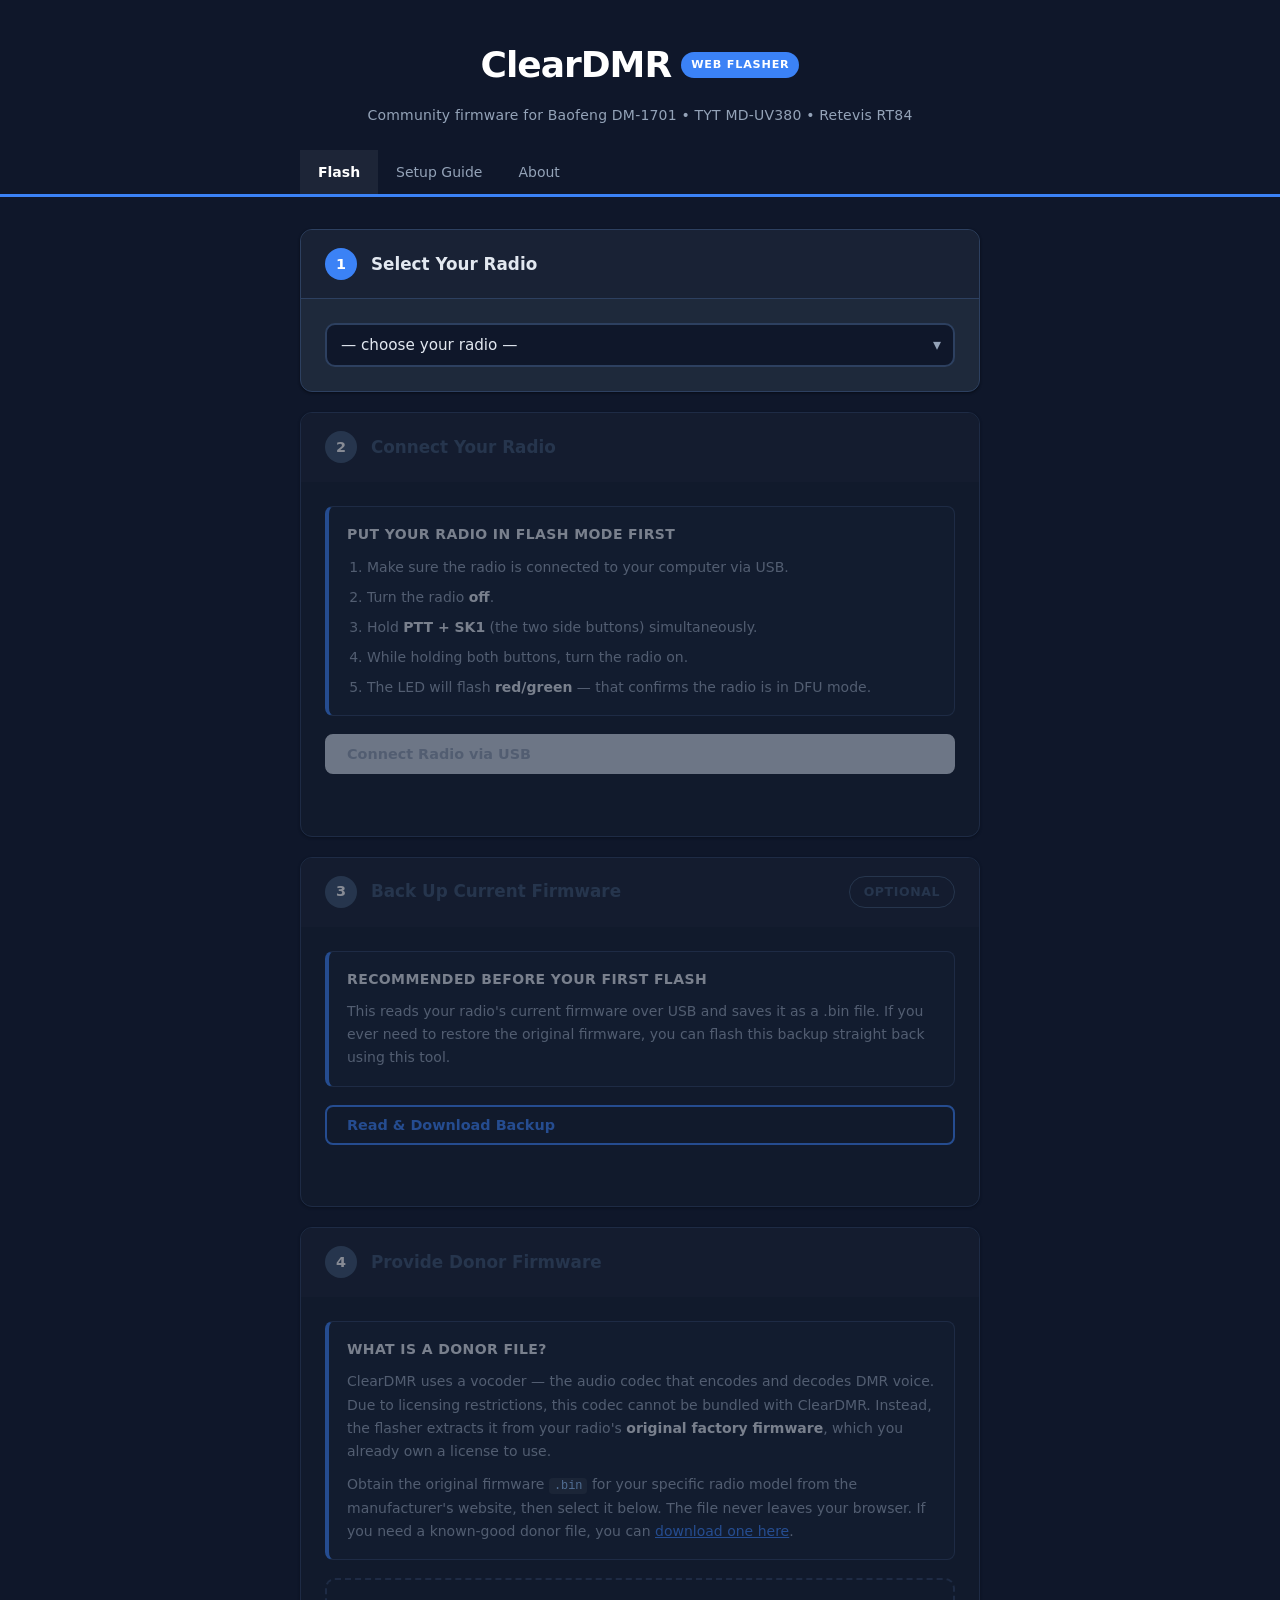
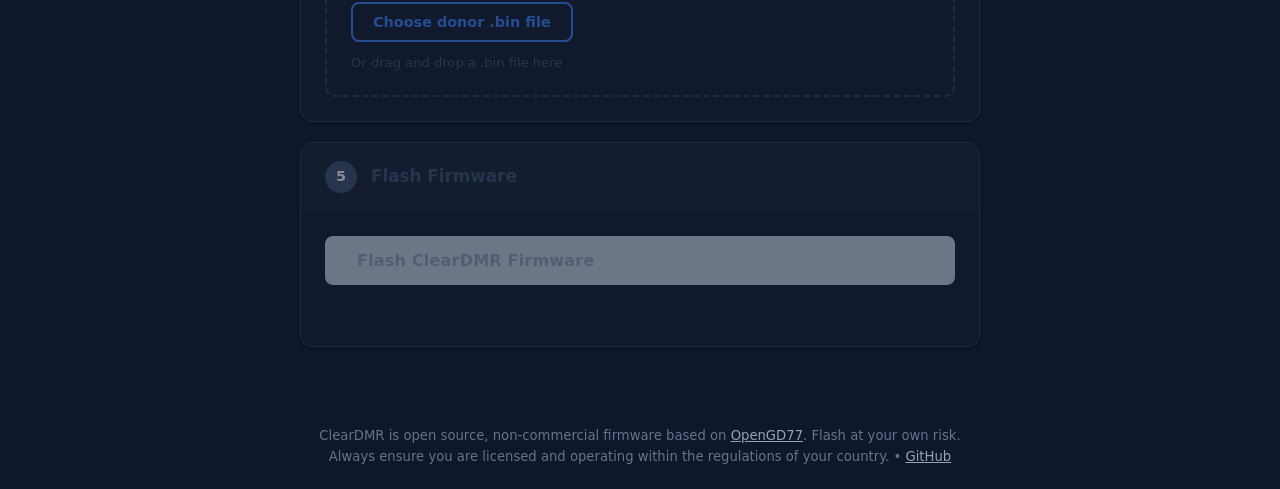
==== commit a8c2c0a0: "Reorder web flasher: connect and backup before donor file New step order: 1) Select radio, 2) Connec" ====
--- a/docs/index.html
+++ b/docs/index.html
@@ -56,10 +56,87 @@
       </div>
     </div>
 
-    <!-- Step 2: Donor file -->
+    <!-- Windows driver notice (shown before step 2 on Windows only) -->
+    <div class="notice-card hidden" id="card-windows-driver">
+      <div class="notice-header">
+        <span class="notice-icon">&#9881;</span>
+        <h2>Windows: One-Time Driver Setup</h2>
+      </div>
+      <div class="notice-body">
+        <p>
+          Windows ships with a default STM32 DFU driver that blocks WebUSB access.
+          You need to swap it for <strong>WinUSB</strong> using a free tool called
+          <a href="https://zadig.akeo.ie" target="_blank" rel="noopener">Zadig</a>.
+          This is a one-time step &mdash; future flashes will work without repeating it.
+        </p>
+        <ol>
+          <li>Put your radio into DFU mode using the instructions in Step 2 below, then come back here.</li>
+          <li>Download and run <a href="https://zadig.akeo.ie" target="_blank" rel="noopener">Zadig</a>.</li>
+          <li>In Zadig, click <strong>Options &rarr; List All Devices</strong>.</li>
+          <li>Select <strong>Digital Radio in USB mode</strong> from the device dropdown.</li>
+          <li>Use the up/down arrows to select <strong>WinUSB (v6.1.7600.16385)</strong>, then click <strong>Replace Driver</strong>.</li>
+          <li>Once the driver installs, return here and click Connect in Step 2.</li>
+        </ol>
+      </div>
+    </div>
+
+    <!-- Step 2: Connect radio -->
+    <div class="step-card locked" id="card-connect">
+      <div class="step-header">
+        <span class="step-number" id="step-num-2">2</span>
+        <h2>Connect Your Radio</h2>
+      </div>
+      <div class="step-body">
+        <div class="info-box">
+          <h3>Put your radio in flash mode first</h3>
+          <ol>
+            <li>Make sure the radio is connected to your computer via USB.</li>
+            <li>Turn the radio <strong>off</strong>.</li>
+            <li>Hold <strong>PTT + SK1</strong> (the two side buttons) simultaneously.</li>
+            <li>While holding both buttons, turn the radio on.</li>
+            <li>The LED will flash <strong>red/green</strong> &mdash; that confirms the radio is in DFU mode.</li>
+          </ol>
+        </div>
+        <button class="btn btn-primary" id="connect-btn" type="button" disabled>
+          Connect Radio via USB
+        </button>
+        <p id="connect-status" class="status-text"></p>
+      </div>
+    </div>
+
+    <!-- Step 3: Back up current firmware (optional) -->
+    <div class="step-card locked" id="card-backup">
+      <div class="step-header">
+        <span class="step-number" id="step-num-3">3</span>
+        <h2>Back Up Current Firmware</h2>
+        <span class="opt-badge" id="backup-badge">Optional</span>
+      </div>
+      <div class="step-body">
+        <div class="info-box">
+          <h3>Recommended before your first flash</h3>
+          <p>
+            This reads your radio's current firmware over USB and saves it as a .bin file.
+            If you ever need to restore the original firmware, you can flash this backup
+            straight back using this tool.
+          </p>
+        </div>
+        <button class="btn btn-outline" id="backup-btn" type="button" disabled>
+          Read &amp; Download Backup
+        </button>
+        <div class="progress-area hidden" id="backup-progress-area">
+          <div class="progress-bar-track">
+            <div class="progress-bar-fill" id="backup-progress-bar"></div>
+          </div>
+          <p id="backup-progress-label" class="progress-label">0%</p>
+        </div>
+        <p id="backup-status" class="status-text"></p>
+      </div>
+    </div>
+
+    <!-- Step 4: Donor file -->
     <div class="step-card locked" id="card-donor">
       <div class="step-header">
-        <span class="step-number" id="step-num-2">2</span>
+        <span class="step-number" id="step-num-4">4</span>
         <h2>Provide Donor Firmware</h2>
       </div>
       <div class="step-body">
@@ -89,86 +166,10 @@
       </div>
     </div>
 
-    <!-- Windows driver notice (injected before step 3 on Windows only) -->
-    <div class="notice-card hidden" id="card-windows-driver">
-      <div class="notice-header">
-        <span class="notice-icon">&#9881;</span>
-        <h2>Windows: One-Time Driver Setup</h2>
-      </div>
-      <div class="notice-body">
-        <p>
-          Windows ships with a default STM32 DFU driver that blocks WebUSB access.
-          You need to swap it for <strong>WinUSB</strong> using a free tool called
-          <a href="https://zadig.akeo.ie" target="_blank" rel="noopener">Zadig</a>.
-          This is a one-time step &mdash; future flashes will work without repeating it.
-        </p>
-        <ol>
-          <li>Put your radio into DFU mode using the instructions in Step 3 below, then come back here.</li>
-          <li>Download and run <a href="https://zadig.akeo.ie" target="_blank" rel="noopener">Zadig</a>.</li>
-          <li>In Zadig, click <strong>Options &rarr; List All Devices</strong>.</li>
-          <li>Select <strong>Digital Radio in USB mode</strong> from the device dropdown.</li>
-          <li>Use the up/down arrows to select <strong>WinUSB (v6.1.7600.16385)</strong>, then click <strong>Replace Driver</strong>.</li>
-          <li>Once the driver installs, return here and click Connect in Step 3.</li>
-        </ol>
-      </div>
-    </div>
-
-    <!-- Step 3: Connect radio -->
-    <div class="step-card locked" id="card-connect">
-      <div class="step-header">
-        <span class="step-number" id="step-num-3">3</span>
-        <h2>Connect Your Radio</h2>
-      </div>
-      <div class="step-body">
-        <div class="info-box">
-          <h3>Put your radio in flash mode first</h3>
-          <ol>
-            <li>Make sure the radio is connected to your computer via USB.</li>
-            <li>Turn the radio <strong>off</strong>.</li>
-            <li>Hold <strong>PTT + SK1</strong> (the two side buttons) simultaneously.</li>
-            <li>While holding both buttons, turn the radio on.</li>
-            <li>The LED will flash <strong>red/green</strong> &mdash; that confirms the radio is in DFU mode.</li>
-          </ol>
-        </div>
-        <button class="btn btn-primary" id="connect-btn" type="button" disabled>
-          Connect Radio via USB
-        </button>
-        <p id="connect-status" class="status-text"></p>
-      </div>
-    </div>
-
-    <!-- Backup — optional, unlocked after connect -->
-    <div class="step-card locked" id="card-backup">
-      <div class="step-header">
-        <span class="opt-badge" id="backup-badge">Optional</span>
-        <h2>Back Up Current Firmware</h2>
-      </div>
-      <div class="step-body">
-        <div class="info-box">
-          <h3>Recommended before your first flash</h3>
-          <p>
-            This reads your radio's current firmware over USB and saves it as a .bin file.
-            If you ever need to restore the original firmware, you can flash this backup
-            straight back using this tool.
-          </p>
-        </div>
-        <button class="btn btn-outline" id="backup-btn" type="button" disabled>
-          Read &amp; Download Backup
-        </button>
-        <div class="progress-area hidden" id="backup-progress-area">
-          <div class="progress-bar-track">
-            <div class="progress-bar-fill" id="backup-progress-bar"></div>
-          </div>
-          <p id="backup-progress-label" class="progress-label">0%</p>
-        </div>
-        <p id="backup-status" class="status-text"></p>
-      </div>
-    </div>
-
-    <!-- Step 4: Flash -->
+    <!-- Step 5: Flash -->
     <div class="step-card locked" id="card-flash">
       <div class="step-header">
-        <span class="step-number" id="step-num-4">4</span>
+        <span class="step-number" id="step-num-5">5</span>
         <h2>Flash Firmware</h2>
       </div>
       <div class="step-body">
--- a/docs/style.css
+++ b/docs/style.css
@@ -567,6 +567,8 @@
 }
 
 /* ─── Optional-step badge ─────────────────────────────────────────────────── */
+.step-header .opt-badge { margin-left: auto; }
+
 .opt-badge {
   display: flex;
   align-items: center;
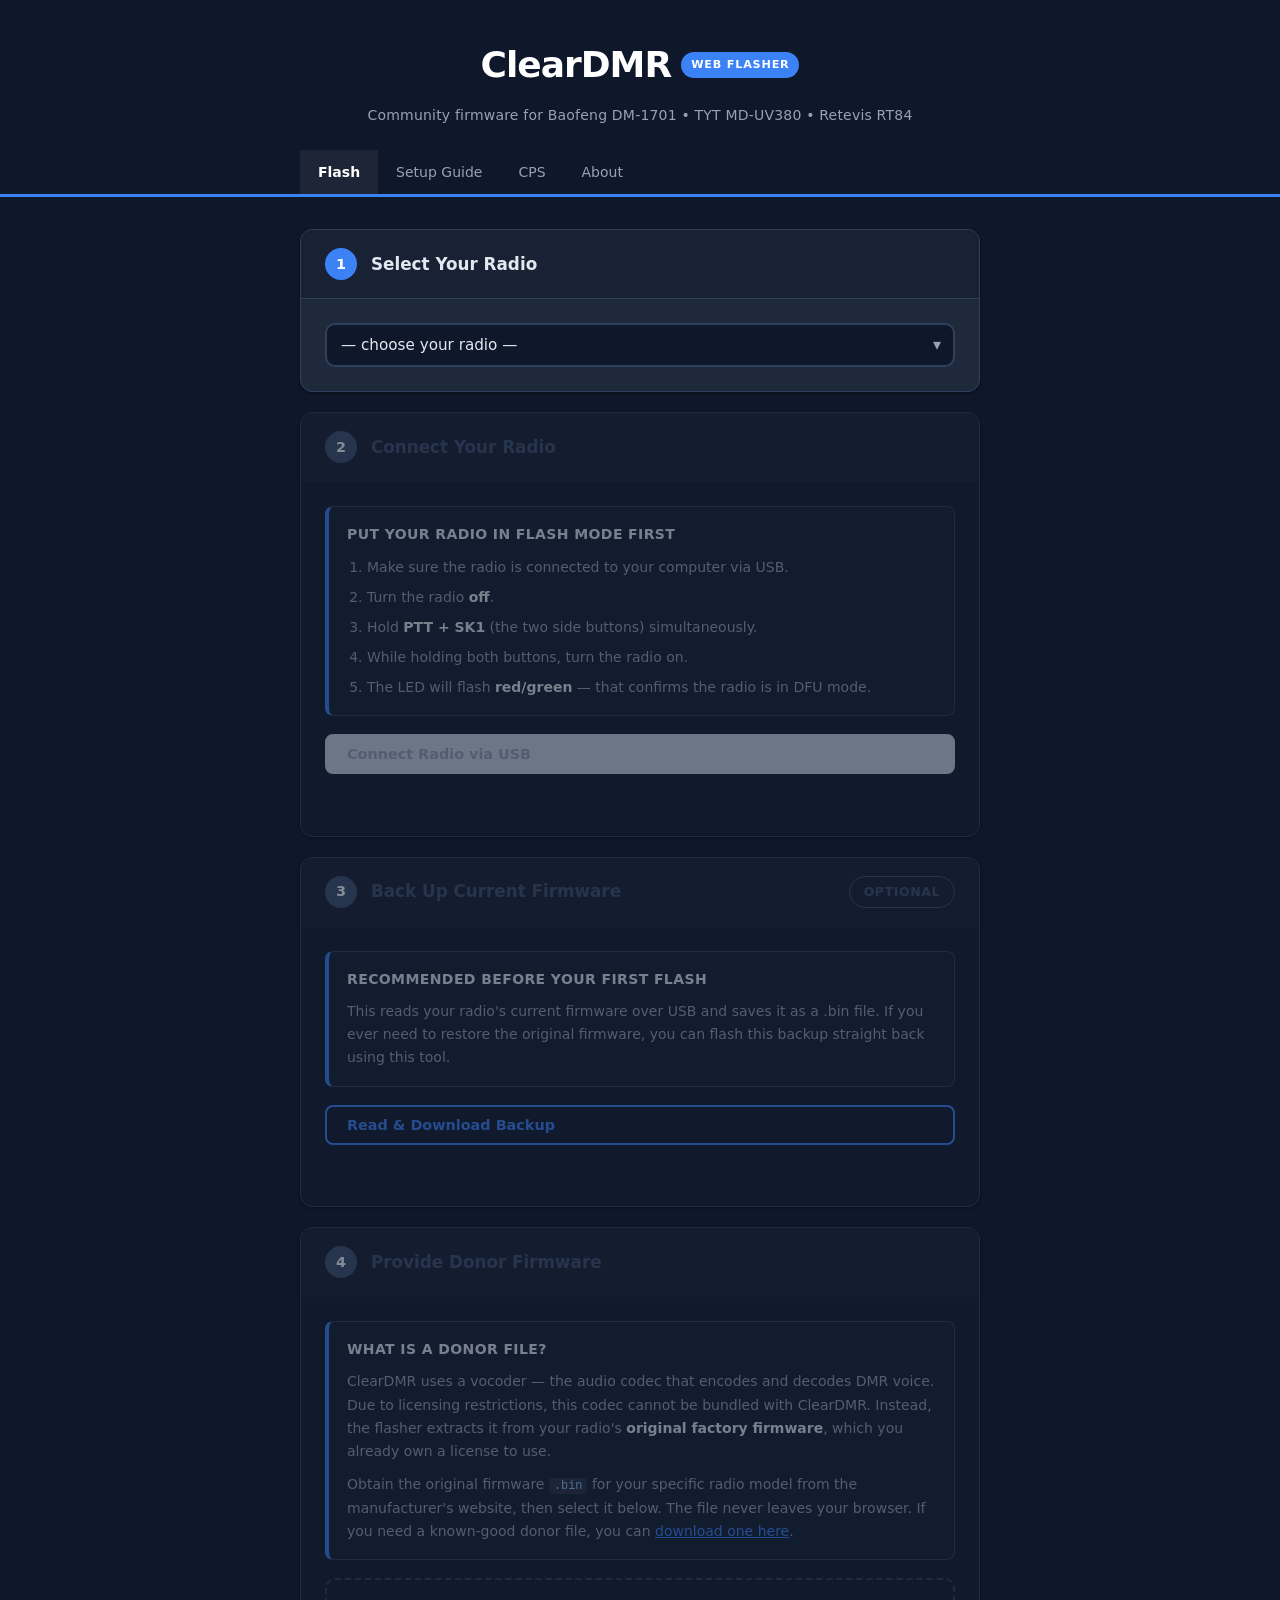
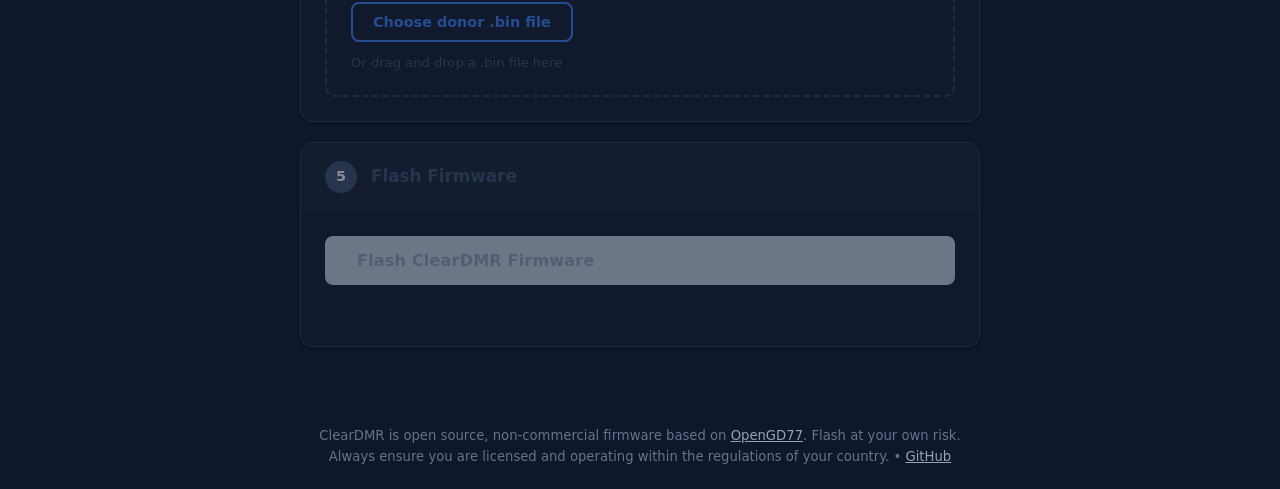
==== commit b94d54a9: "Add web CPS: CodeplugParser and viewer for .g77/.cdmr files Adds docs/cps/ with a three-tab (Channel" ====
--- a/docs/index.html
+++ b/docs/index.html
@@ -31,6 +31,7 @@
       <ul class="nav-links">
         <li><a href="index.html" class="nav-link active">Flash</a></li>
         <li><a href="setup.html" class="nav-link">Setup Guide</a></li>
+        <li><a href="cps/index.html" class="nav-link">CPS</a></li>
         <li><a href="about.html" class="nav-link">About</a></li>
       </ul>
     </div>
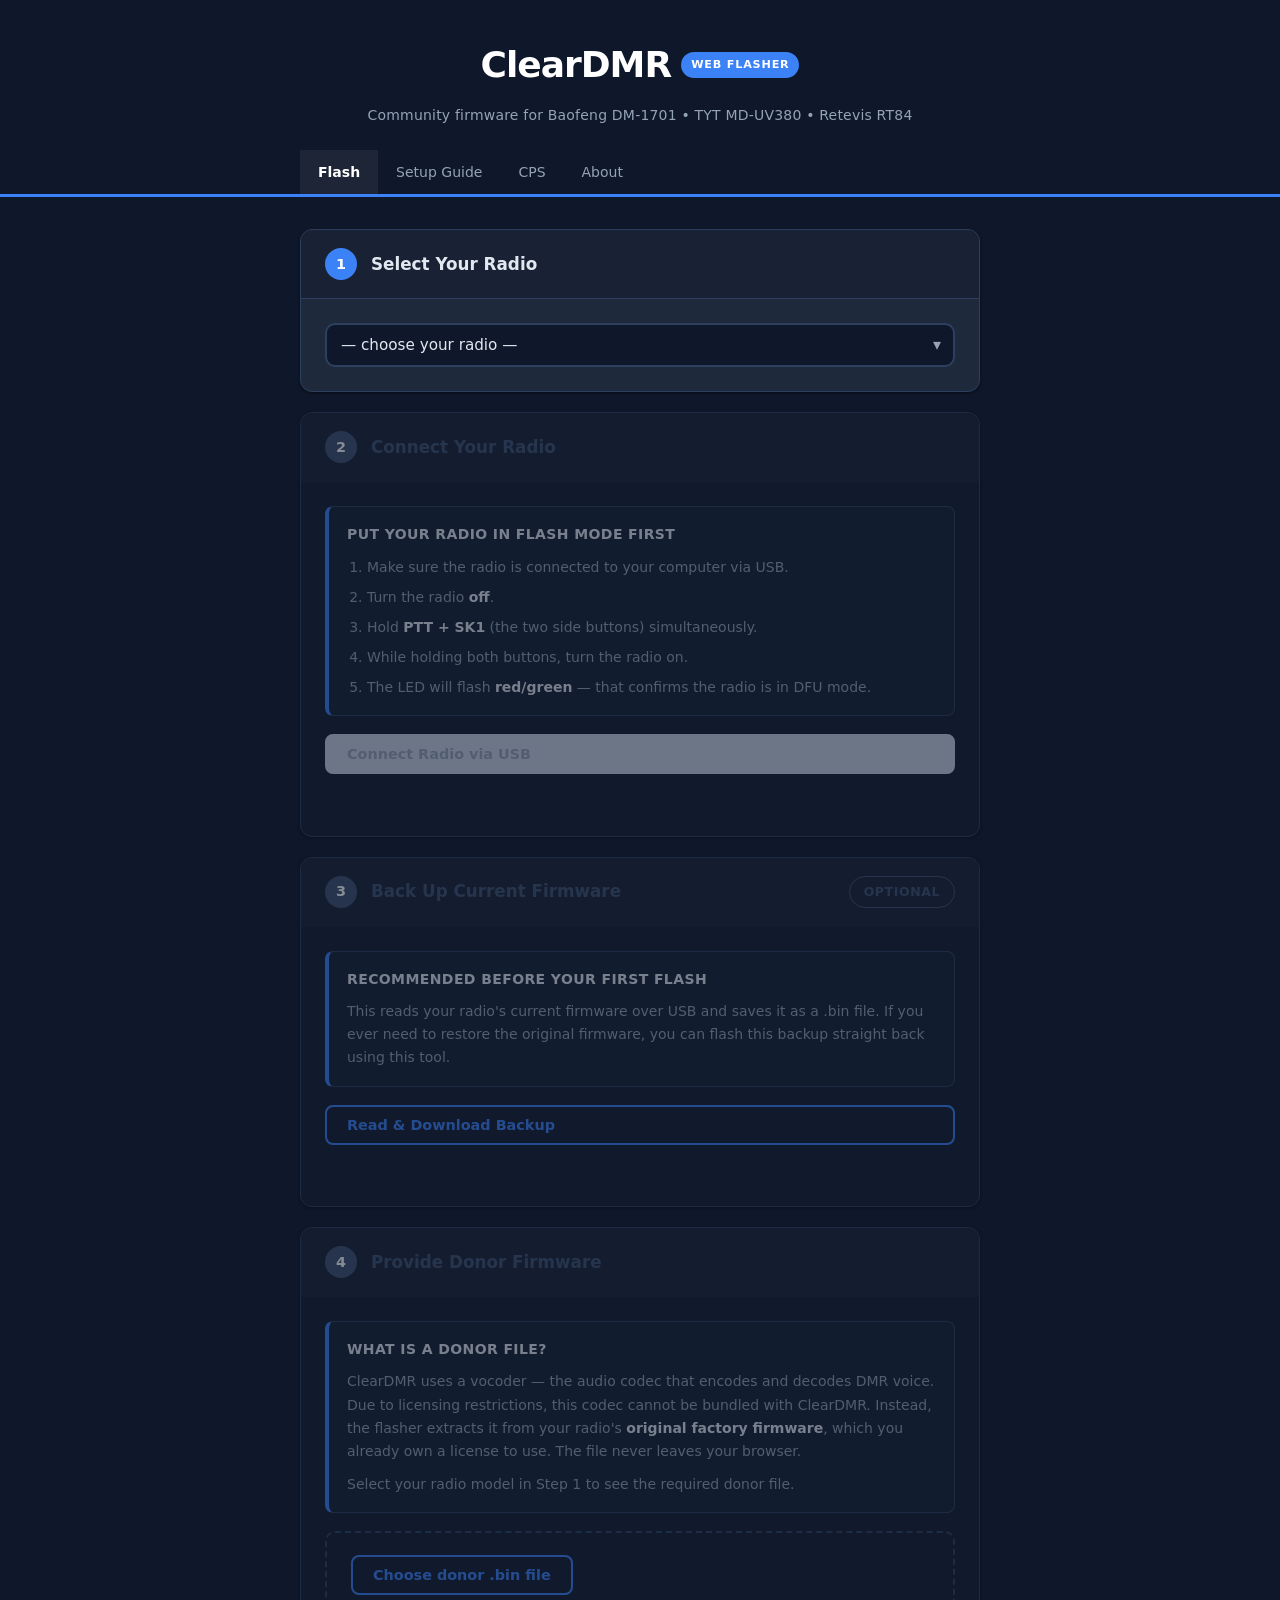
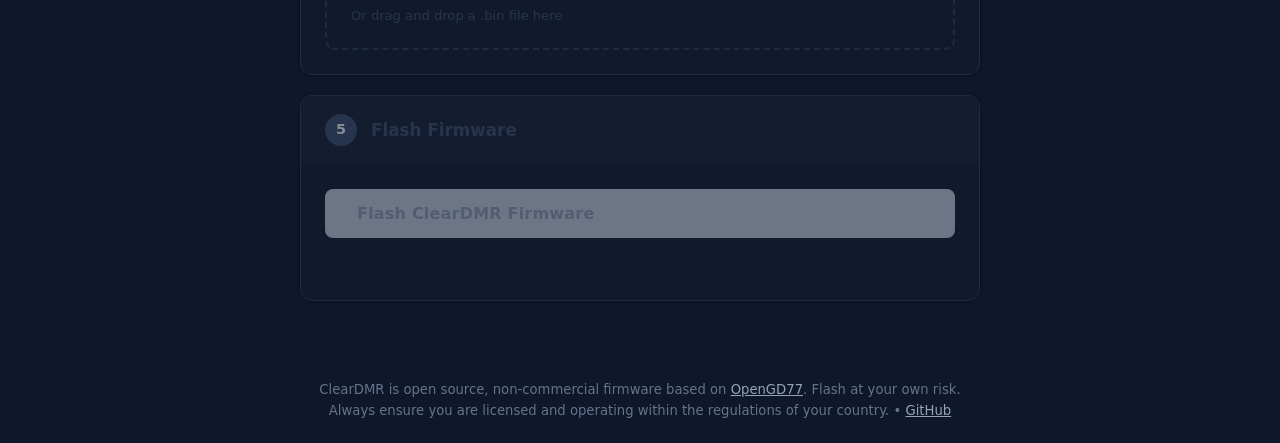
==== commit 47b23e01: "Two features: per-model donor hint in flasher; full CPS editor Flasher: add DONOR_INFO table keyed b" ====
--- a/docs/index.html
+++ b/docs/index.html
@@ -147,13 +147,14 @@
             ClearDMR uses a vocoder &mdash; the audio codec that encodes and decodes DMR voice.
             Due to licensing restrictions, this codec cannot be bundled with ClearDMR.
             Instead, the flasher extracts it from your radio's <strong>original factory firmware</strong>,
-            which you already own a license to use.
-          </p>
-          <p>
-            Obtain the original firmware <code>.bin</code> for your specific radio model from the
-            manufacturer's website, then select it below. The file never leaves your browser.
-            If you need a known-good donor file, you can
-            <a href="https://sa0bux.se/Ham/opengd77/MD9600-CSV(2571V5)-V26.45.bin" target="_blank" rel="noopener">download one here</a>.
+            which you already own a license to use. The file never leaves your browser.
+          </p>
+          <p id="donor-hint-default">
+            Select your radio model in Step&nbsp;1 to see the required donor file.
+          </p>
+          <p id="donor-hint-model" class="hidden">
+            For your <strong id="donor-model-name"></strong>, download the required donor file:
+            <a id="donor-download-link" href="#" target="_blank" rel="noopener"></a>.
           </p>
         </div>
         <div class="file-picker-area" id="donor-drop-area">
